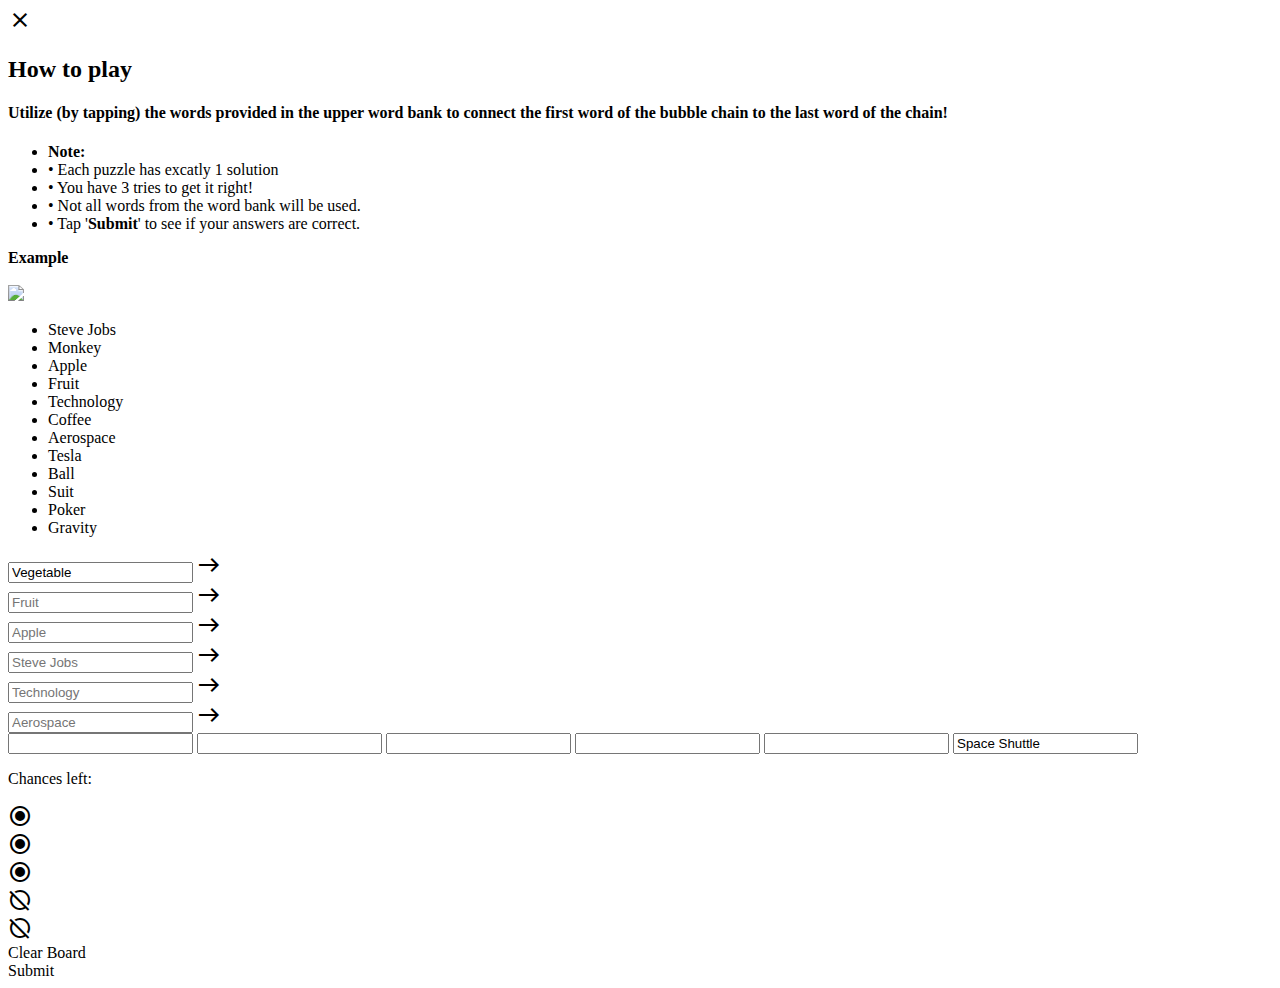
==== game.html @ 542c7e08 "Create game.html" ====
<!doctype html>

<html>
    <head>
        <meta charset="utf-8">
        <meta name="viewport" content="width=device-width, initial-scale=1.0">
        <title>WordSnap 🫰</title>        
        <link rel="stylesheet" href="https://cdnjs.cloudflare.com/ajax/libs/animate.css/4.1.1/animate.min.css"/>
        <!-- Custom Fonts -->
        <link rel="stylesheet" href="https://fonts.googleapis.com/css2?family=Material+Symbols+Outlined:opsz,wght,FILL,GRAD@20..48,100..700,0..1,-50..200" />
        <link rel="preconnect" href="https://fonts.googleapis.com">
        <link rel="preconnect" href="https://fonts.gstatic.com" crossorigin>
        <link href="https://fonts.googleapis.com/css2?family=League+Spartan:wght@100..900&family=Poppins:ital,wght@0,100;0,200;0,300;0,400;0,500;0,600;0,700;0,800;0,900;1,100;1,200;1,300;1,400;1,500;1,600;1,700;1,800;1,900&display=swap" rel="stylesheet">        
        <link rel="stylesheet" href="styles.css">

    </head>

    <body>

        <div id="play-modal">
            <div id="how-to-play" class="animate__animated animate__bounceIn">
                <span class="material-symbols-outlined" id="close">close</span>
                <h2>How to play</h2>
                <!--<h4>Using the words from the word bank on the top, try to link the first word in the bubble chain below to the last word in the chain. Link these two seemingly unrelated words or phrases throughout the entire chain of logical connections.</h4>-->
                <h4>Utilize (by tapping) the words provided in the upper word bank to connect the first word of the bubble chain to the last word of the chain!<!--<br><br>Challenge yourself to forge a chain of logical connections, linking these seemingly unrelated words from start to finish.--></h4>
                <ul>
                    <li><strong>Note:</strong></li>                                      
                    <li>• Each puzzle has excatly 1 solution</li>
                    <li>• You have 3 tries to get it right!</li>
                    <li>• Not all words from the word bank will be used.</li>  
                    <li>• Tap '<strong>Submit</strong>' to see if your answers are correct.</li>
                </ul>
                <strong>Example</strong><br><br>
                <img src="img/example.png" width="100%" height="auto"/>
            </div>
            <div id="content-overlay"></div>
        </div>

         <div id="word-bank" class="animate__animated animate__fadeInDown">
                <ul>
                    <li class="word-choice">Steve Jobs</li>
                    <li class="word-choice">Monkey</li>
                    <li class="word-choice">Apple</li>
                    <li class="word-choice">Fruit</li>
                    <li class="word-choice">Technology</li>
                    <li class="word-choice">Coffee</li>
                    <li class="word-choice">Aerospace</li>
                    <li class="word-choice">Tesla</li>
                    <li class="word-choice">Ball</li>
                    <li class="word-choice">Suit</li>
                    <li class="word-choice">Poker</li>
                    <li class="word-choice">Gravity</li>
                </ul>
            </div>

        <div id="game-container" class="animate__animated animate__fadeInUp">  
            <div id="left-chain">
                <div class="left-column">
                    <input type="text" id="input-start" class="input left start poppins-bold" name="input-start" placeholder="Vegetable" value="Vegetable">
                    <span class="material-symbols-outlined">east</span>
                </div>
                <div class="left-column">
                    <input type="text" id="correct-answer1" class="input left clear poppins-bold" name="input-blank" placeholder="Fruit">
                    <span class="material-symbols-outlined">east</span>
                </div>
                <div class="left-column">
                    <input type="text" id="correct-answer2" class="input left clear poppins-bold" name="input-blank" placeholder="Apple">
                    <span class="material-symbols-outlined">east</span>
                </div>
                <div class="left-column">
                    <input type="text" id="correct-answer3" class="input left clear poppins-bold" name="input-blank" placeholder="Steve Jobs">
                    <span class="material-symbols-outlined">east</span>
                </div>
                <div class="left-column">
                    <input type="text" id="correct-answer4" class="input left clear poppins-bold" name="input-blank" placeholder="Technology">
                    <span class="material-symbols-outlined">east</span>
                </div>
                <div class="left-column">
                    <input type="text" id="correct-answer5" class="input left clear poppins-bold" name="input-blank" placeholder="Aerospace">
                    <span class="material-symbols-outlined">east</span>
                </div>
            </div>
            <div id="right-chain">                
                <input type="text" id="player-answer1" class="input right clear poppins-bold" name="input-blank">
                <input type="text" id="player-answer2" class="input right clear poppins-bold" name="input-blank">
                <input type="text" id="player-answer3" class="input right clear poppins-bold" name="input-blank">
                <input type="text" id="player-answer4" class="input right clear poppins-bold" name="input-blank">
                <input type="text" id="player-answer5" class="input right clear poppins-bold" name="input-blank">
                <input type="text" id="input-end" class="input end poppins-bold" name="input-end" value="Space Shuttle">
            </div>
        </div>

        <div id="chances">
            <p>Chances left: </p>
            <div id="try1"><span class="material-symbols-outlined">radio_button_checked</span></div>
            <div id="try2"><span class="material-symbols-outlined">radio_button_checked</span></div>
            <div id="try3"><span class="material-symbols-outlined">radio_button_checked</span></div>
            <div id="die1"><span class="material-symbols-outlined">hide_source</span></div>
            <div id="die2"><span class="material-symbols-outlined">hide_source</span></div>
        </div>

        <div id="buttons">
            <div id="retry-btn" class="btn animate__animated animate__fadeIn">Clear Board</div>
            <div id="submit-btn" class="btn animate__animated animate__fadeIn">Submit</div>            
        </div>

        <script src="scripts.js"></script>        
    </body>

</html>
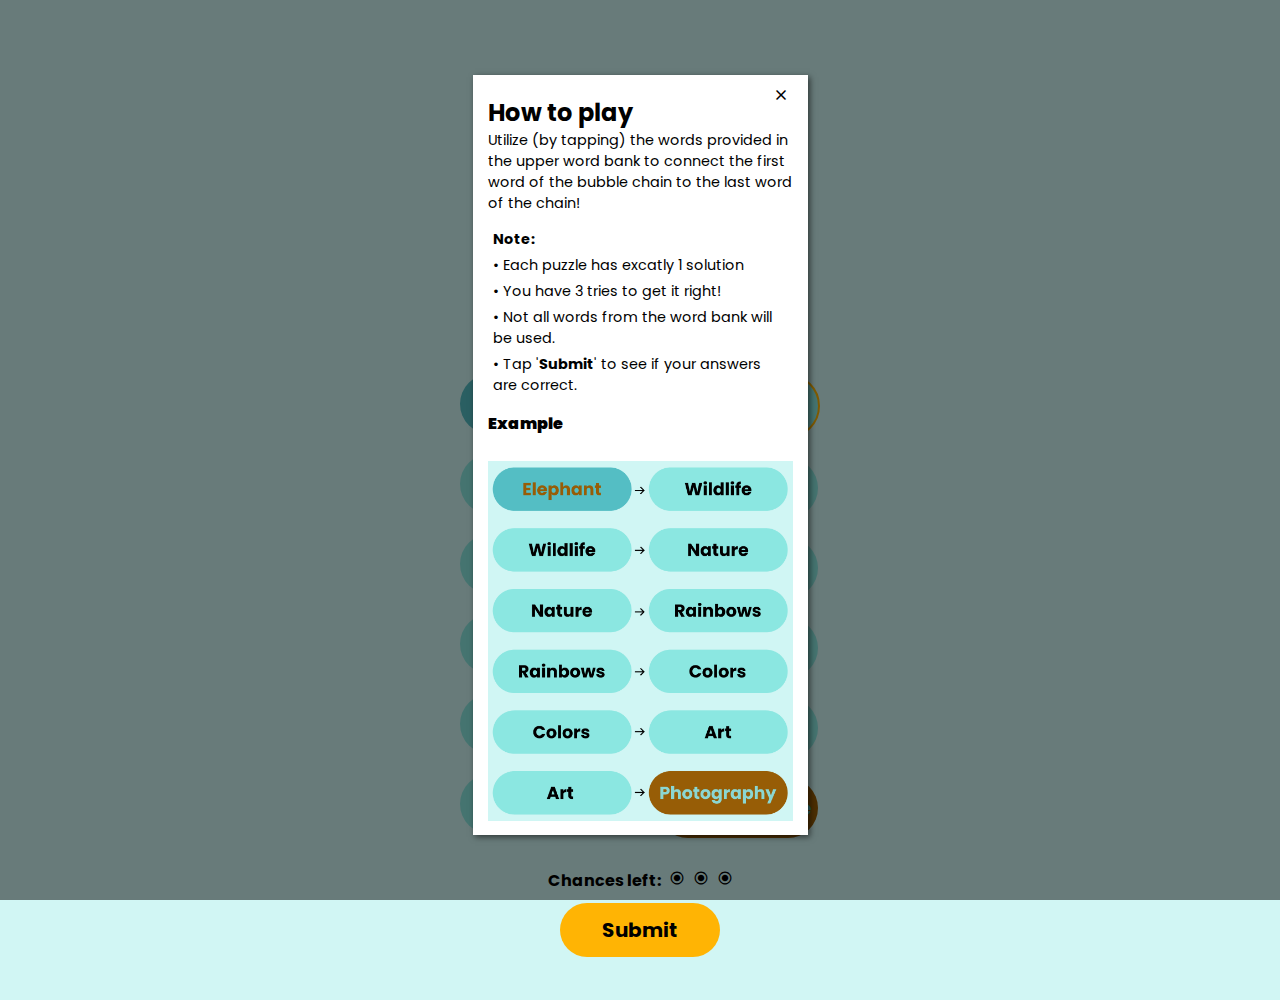
==== commit 8d188934: "Update game.html" ====
--- a/game.html
+++ b/game.html
@@ -100,7 +100,7 @@
         </div>
 
         <div id="buttons">
-            <div id="retry-btn" class="btn animate__animated animate__fadeIn">Clear Board</div>
+            <!-- <div id="retry-btn" class="btn animate__animated animate__fadeIn">Clear Board</div> -->
             <div id="submit-btn" class="btn animate__animated animate__fadeIn">Submit</div>            
         </div>
 
--- a/styles.css
+++ b/styles.css
@@ -0,0 +1,294 @@
+* {
+    margin: 0;
+    padding: 0;
+}
+
+body {
+  font-size: 16px;
+  background: #D1F6F4;
+  display: flex;
+  flex-direction: column;
+  align-items: center;
+  justify-content: center;
+  height: 100vh;
+  padding-top: 100px;
+}
+
+.league-spartan-light {
+  font-family: "League Spartan", sans-serif;
+  font-optical-sizing: auto;
+  font-weight: 300;
+  font-style: normal;
+}
+
+.league-spartan-black {
+  font-family: "League Spartan", sans-serif;
+  font-optical-sizing: auto;
+  font-weight: 900;
+  font-style: normal;
+}
+
+.poppins-bold, 
+ul, 
+#submit-btn,
+#retry-btn,
+#chances,
+#how-to-play {
+  font-family: "Poppins", sans-serif;
+  font-weight: 700;
+  font-style: normal;
+  text-align: center;
+}
+
+#how-to-play h4 {
+  font-weight: 400;
+  font-size: .9rem;
+}
+
+a {
+  text-decoration: none;
+}
+
+#home-container {
+  text-align: center;
+  display: flex;
+  flex-direction: column;
+  align-items: center;
+  height: 100svh;
+  width: 290px;
+  max-width: 400px;
+  margin: 0 auto;
+}
+
+#logo {
+  width:85px;
+  height: 85px;
+  background: url('img/logo.png') center center no-repeat;
+  background-size: cover;
+  margin-bottom: 16px;
+} 
+
+#title {
+  font-size: 3.25rem;
+}
+
+#sub-title, #date {
+  font-size: 1.25rem;
+}
+
+.btn {
+  width: 125px;
+  height: 35px;
+  border-radius: 50px;
+  color: #fff;
+  padding-top: 10px;
+}
+
+.btn:hover {
+  cursor: pointer;
+  opacity: 0.8;
+}
+
+#play-btn {
+  background: #000;
+  font-size: 1.5rem;
+  margin: 18px auto;
+}
+
+#editor {
+  font-size: .85rem;
+}
+
+footer {
+  position: absolute;
+  bottom: 5%;
+}
+
+#play-modal:hover {
+  cursor: pointer;
+}
+
+#close {
+  position: absolute;
+  top: 10px;
+  right: 5%;
+  font-size: 1.25rem;
+}
+
+#how-to-play{
+  padding: 20px 15px;
+  text-align: left;
+  height: 80dvh;
+  overflow-y: scroll;
+  width: 305px;
+  max-width: 400px;
+  background: #fff;
+  position: fixed;
+  top: 10px;
+  left: 0;
+  right: 0;
+  bottom: 0;
+  margin: auto;
+  z-index: 99999;
+  box-shadow: 2px 2px 6px rgba(0, 0, 0, 0.55);
+}
+
+#how-to-play li {
+  text-align: left;
+  font-weight: 400;
+  font-size: .9rem;
+}
+
+#how-to-play ul {
+  margin: 10px auto;
+}
+
+/* #example-img {
+  background: url('img/example.png') center center no-repeat;
+  background-size: contain;
+  width: 100%;
+  height: 100%;
+} */
+
+#content-overlay {
+  position: fixed;
+  top: 0;
+  left: 0;
+  width: 100%;
+  height: 100%;
+  z-index: 1000;
+  background-color: rgba(0, 0, 0, 0.5);
+}
+
+#game-container{
+  text-align: center;
+  display: flex;
+  justify-content: center;
+  height: auto;
+  width: 290px;
+  max-width: 400px;
+  margin: 20px auto;
+}
+
+#word-bank {
+  text-align: center;
+  display: flex;
+  justify-content: center;
+  align-items: center;
+  width: 305px;
+  max-width: 400px;
+  margin: 15px auto;
+}
+
+ul {
+  display: inline-block;
+
+}
+
+li {
+  list-style: none;
+  margin: 5px;
+}
+
+.material-symbols-outlined {
+  font-size: 1rem;
+  color: #000;  
+}
+
+
+input:focus {
+  outline: none;
+  caret-color: transparent;
+}
+
+.left::placeholder {
+    color: transparent;
+}
+
+.word-choice {
+  background: #fff;
+  padding: 5px 10px;
+  border-radius: 10px;
+  display: inline-block;
+  width: auto;
+}
+
+.word-choice:hover {
+  cursor: pointer;
+  opacity: .8;
+  font-size: 1.05rem;
+  transition: 200ms ease-in-out;
+}
+
+.left-column {
+  display: flex;
+  align-items: center;
+}
+
+.input {
+  width: 160px;
+  height: 60px;
+  background: #8BE8E1;
+  margin: 10px;
+  border: 0px;
+  border-radius: 50px;
+  text-align: center;
+  font-size: 1.25rem;
+  user-select: none;
+  cursor: default;
+}
+
+.border, #player-answer1 {
+    border: 2px solid #ffb404; 
+}
+
+#input-start {
+  background: #54BEC4;
+  color: #975D06;
+}
+
+#input-end {
+  background: #975D06;
+  color:  #54BEC4;
+}
+
+#chances {
+  display: flex;
+  gap: .5rem;
+}
+
+#die1, #die2 {
+  display: none;
+}
+
+#buttons {
+  display: flex;
+  gap: 1rem;
+}
+
+#submit-btn {
+  background: #ffb404;
+  color: #000;
+  width: 160px;
+  height: 42px;
+  margin: 10px auto;
+  padding-top: 12px;
+  font-size: 1.25rem;
+}
+
+#retry-btn {
+  background: #c88af3;
+  color: #000;
+  width: 160px;
+  height: 42px;
+  margin: 10px auto;
+  padding-top: 12px;
+  font-size: 1.25rem;
+}
+
+@media screen and (max-width: 375px) {
+  .input {
+    width: 140px;
+    font-size: 1.15rem;
+  }
+}
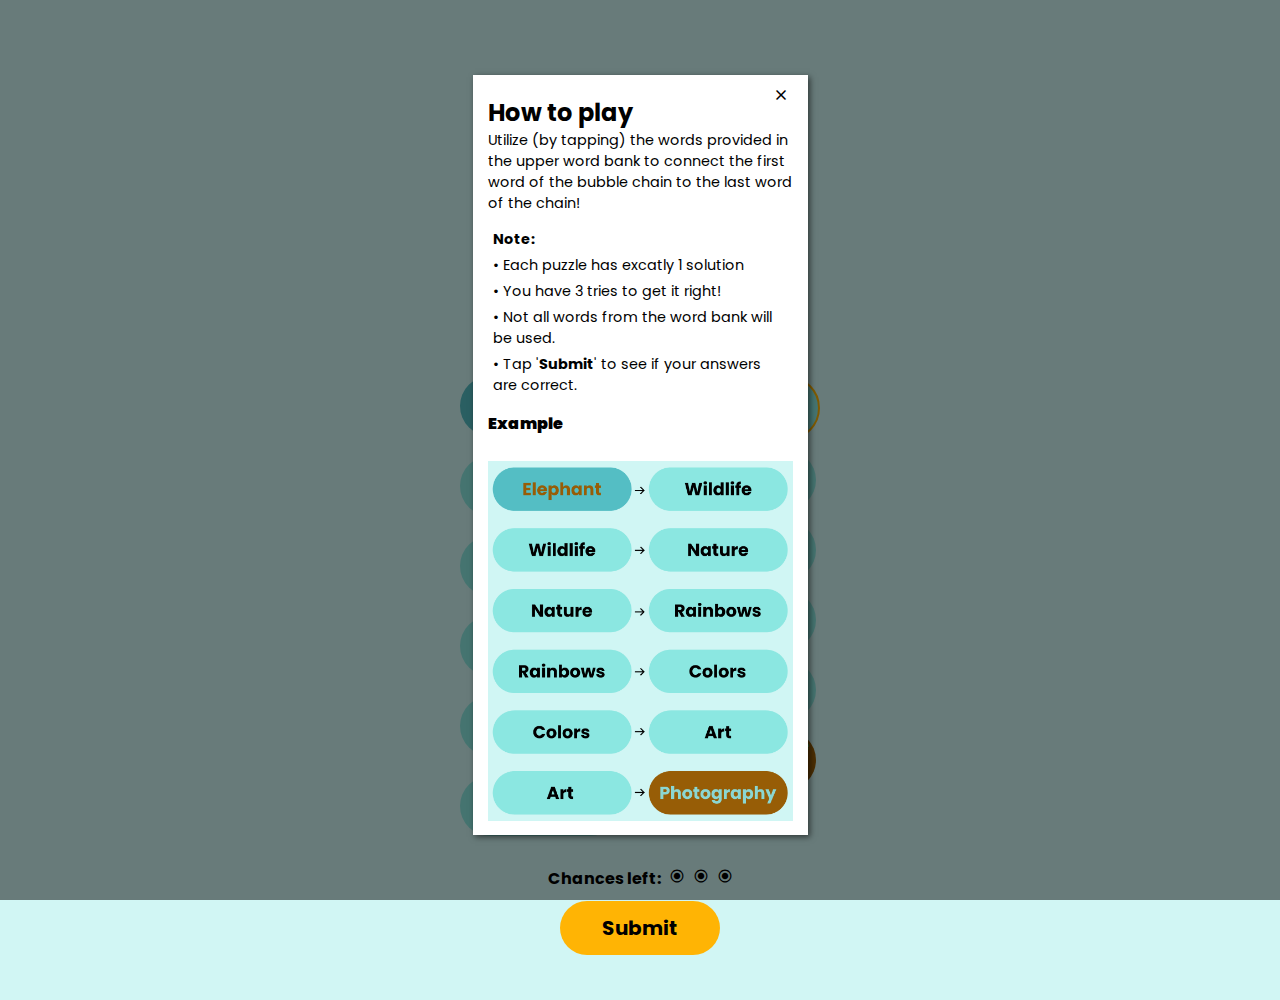
==== commit c0d985b2: "Update game.html" ====
--- a/game.html
+++ b/game.html
@@ -1,4 +1,4 @@
- <!doctype html>
+  <!doctype html>
 
 <html>
     <head>
@@ -54,39 +54,39 @@
             </div>
 
         <div id="game-container" class="animate__animated animate__fadeInUp">  
-            <div id="left-chain">
+            <div id="correct-answers">
                 <div class="left-column">
-                    <input type="text" id="input-start" class="input left start poppins-bold" name="input-start" placeholder="Vegetable" value="Vegetable">
+                    <div id="input-start" class="input left start poppins-bold" name="input-start"><p>Vegetable</p></div>
                     <span class="material-symbols-outlined">east</span>
                 </div>
                 <div class="left-column">
-                    <input type="text" id="correct-answer1" class="input left clear poppins-bold" name="input-blank" placeholder="Fruit">
+                    <div data-answer="Fruit" id="correct-answer1" class="correct-answer input left clear poppins-bold" name="input-blank"></div>
                     <span class="material-symbols-outlined">east</span>
                 </div>
                 <div class="left-column">
-                    <input type="text" id="correct-answer2" class="input left clear poppins-bold" name="input-blank" placeholder="Apple">
+                    <div data-answer="Apple" id="correct-answer2" class="correct-answer input left clear poppins-bold" name="input-blank"></div>
                     <span class="material-symbols-outlined">east</span>
                 </div>
                 <div class="left-column">
-                    <input type="text" id="correct-answer3" class="input left clear poppins-bold" name="input-blank" placeholder="Steve Jobs">
+                    <div data-answer="Steve Jobs" id="correct-answer3" class="correct-answer input left clear poppins-bold" name="input-blank"></div>
                     <span class="material-symbols-outlined">east</span>
                 </div>
                 <div class="left-column">
-                    <input type="text" id="correct-answer4" class="input left clear poppins-bold" name="input-blank" placeholder="Technology">
+                    <div data-answer="Technology" id="correct-answer4" class="correct-answer input left clear poppins-bold" name="input-blank"></div>
                     <span class="material-symbols-outlined">east</span>
                 </div>
                 <div class="left-column">
-                    <input type="text" id="correct-answer5" class="input left clear poppins-bold" name="input-blank" placeholder="Aerospace">
+                    <div data-answer="Aerospace" id="correct-answer5" class="correct-answer input left clear poppins-bold" name="input-blank"></div>
                     <span class="material-symbols-outlined">east</span>
                 </div>
             </div>
-            <div id="right-chain">                
-                <input type="text" id="player-answer1" class="input right clear poppins-bold" name="input-blank">
-                <input type="text" id="player-answer2" class="input right clear poppins-bold" name="input-blank">
-                <input type="text" id="player-answer3" class="input right clear poppins-bold" name="input-blank">
-                <input type="text" id="player-answer4" class="input right clear poppins-bold" name="input-blank">
-                <input type="text" id="player-answer5" class="input right clear poppins-bold" name="input-blank">
-                <input type="text" id="input-end" class="input end poppins-bold" name="input-end" value="Space Shuttle">
+            <div class="player-answers">                
+                <div id="player-answer1" class="player-answer input right clear poppins-bold"></div>
+                <div id="player-answer2" class="player-answer input right clear poppins-bold"></div>
+                <div id="player-answer3" class="player-answer input right clear poppins-bold"></div>
+                <div id="player-answer4" class="player-answer input right clear poppins-bold"></div>
+                <div id="player-answer5" class="player-answer input right clear poppins-bold"></div>
+                <div id="input-end" class="input end poppins-bold">Space Shuttle</div>
             </div>
         </div>
 
@@ -100,7 +100,6 @@
         </div>
 
         <div id="buttons">
-            <!-- <div id="retry-btn" class="btn animate__animated animate__fadeIn">Clear Board</div> -->
             <div id="submit-btn" class="btn animate__animated animate__fadeIn">Submit</div>            
         </div>
 
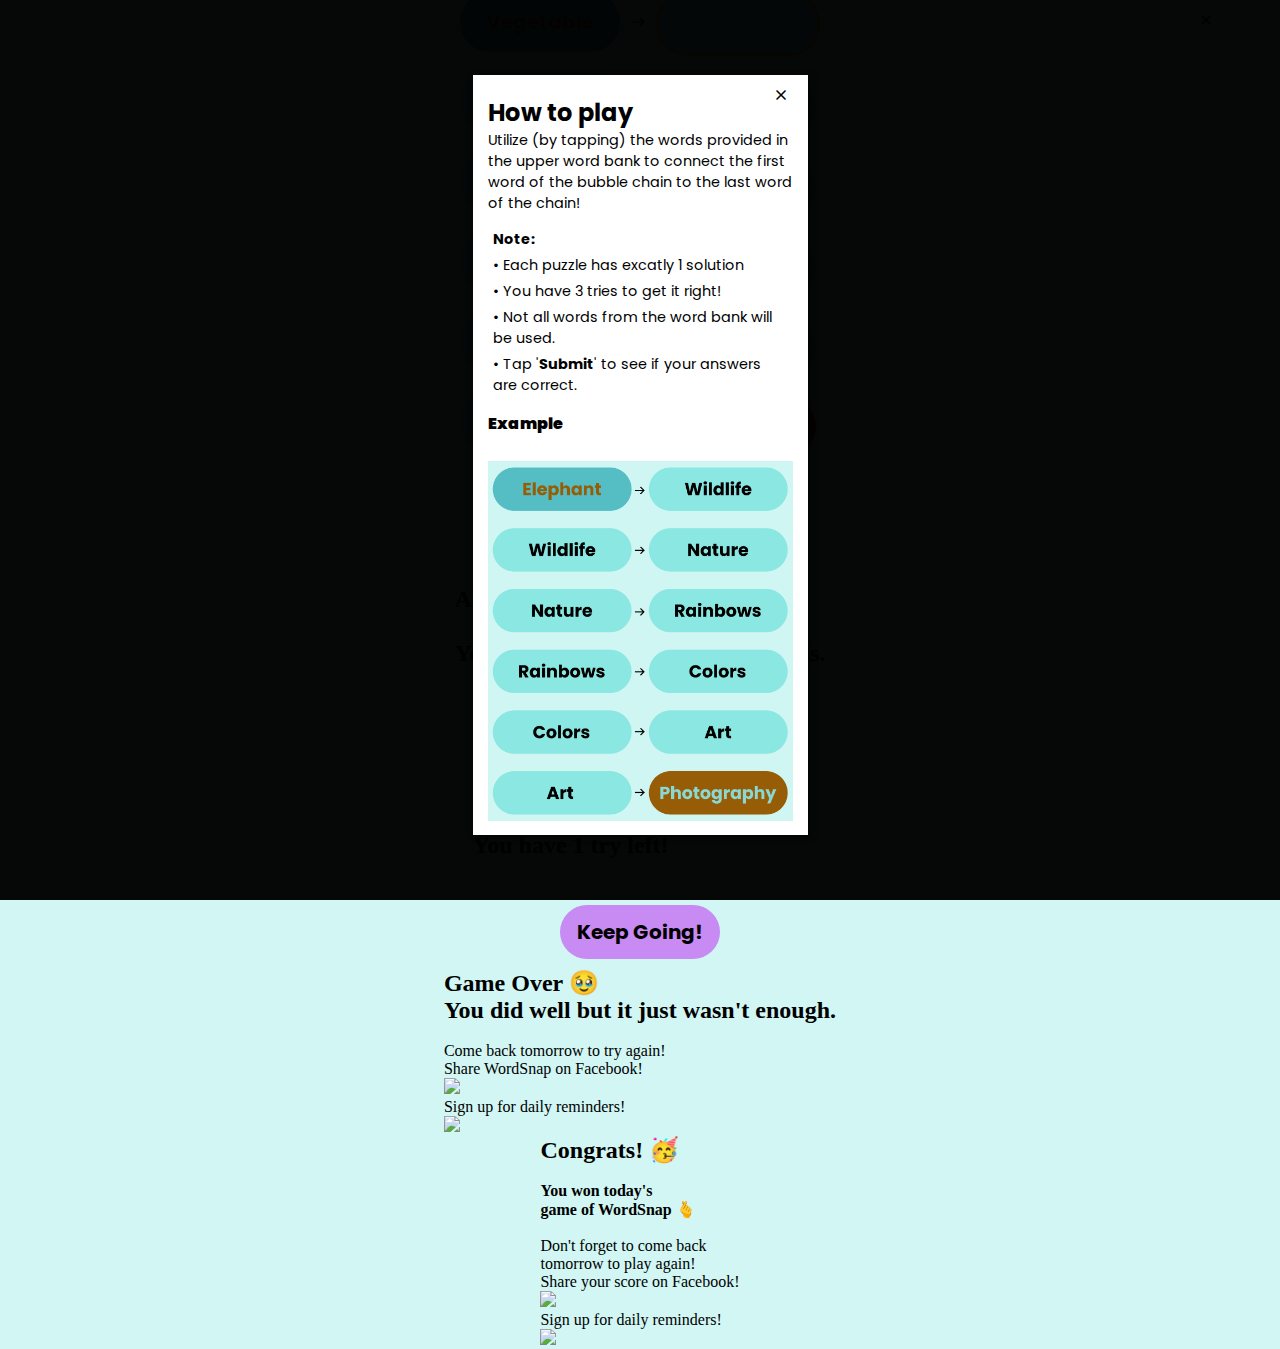
==== commit 9cdfb561: "Update game.html" ====
--- a/game.html
+++ b/game.html
@@ -33,7 +33,7 @@
                 <strong>Example</strong><br><br>
                 <img src="img/example.png" width="100%" height="auto"/>
             </div>
-            <div id="content-overlay"></div>
+            <div id="content-overlay" class="overlay"></div>
         </div>
 
          <div id="word-bank" class="animate__animated animate__fadeInDown">
@@ -103,7 +103,81 @@
             <div id="submit-btn" class="btn animate__animated animate__fadeIn">Submit</div>            
         </div>
 
-        <script src="scripts.js"></script>        
+       <!-- <a href="update-values.html">Update Values Here</a> -->
+
+        <div id="almost-modal">
+            <div id="almost" class="animate__animated animate__bounceIn">
+                <h2>Almost! 🤔<br><br>You still have a few incorrect words.</h2><br><br>
+                <div id="retry-btn" class="btn">Keep Going!</div>               
+            </div>
+            <div id="content-overlay" class="overlay"></div>
+        </div>
+
+        <div id="onetry-modal">
+            <div id="one-try" class="animate__animated animate__bounceIn">
+                <h2>Getting closer but not quite... 😯<br><br>You have 1 try left!</h2><br><br>
+                <div id="retry-btn" class="btn">Keep Going!</div>               
+            </div>
+            <div id="content-overlay" class="overlay"></div>
+        </div>
+
+        <div id="gameover-modal">
+            <div id="game-over" class="animate__animated animate__bounceIn">
+                <h2>Game Over 🥹<br>You did well but it just wasn't enough.</h2><br>
+                <p>Come back tomorrow to try again!</p>
+                <div id="win-social">
+                    <div>
+                        <p>Share WordSnap on Facebook!</p>
+                        <img src="img/Facebook.png" width="70px" height="auto"/>
+                    </div>
+                    <div>
+                        <p>Sign up for daily reminders!</p>
+                        <img src="img/Mail.png" width="70px" height="auto"/>
+                    </div>
+                </div>
+            </div>
+            <div id="content-overlay" class="overlay"></div>
+        </div>
+
+
+
+       <div id="win-modal">
+            <div id="you-win" class="animate__animated animate__bounceIn">
+                <span class="material-symbols-outlined" id="close">close</span>
+                <h2>Congrats! 🥳</h2><br>
+                <h4>You won today's<br>game of WordSnap 🫰</h4><br>
+                <p>Don't forget to come back<br>tomorrow to play again!</p>
+                <div id="win-social">
+                    <div>
+                        <p>Share your score on Facebook!</p>
+                        <img src="img/Facebook.png" width="70px" height="auto"/>
+                    </div>
+                    <div>
+                        <p>Sign up for daily reminders!</p>
+                        <img src="img/Mail.png" width="70px" height="auto"/>
+                    </div>
+                </div>
+            </div>
+            <div id="content-overlay" class="overlay"></div>
+       </div>
+
+        <script src="scripts.js"></script> 
+
+        <script>
+            // Retrieve values from localStorage
+            var input1Value = localStorage.getItem("input1Value");
+            var input2Value = localStorage.getItem("input2Value");
+            var input3Value = localStorage.getItem("input3Value");
+            var input4Value = localStorage.getItem("input4Value");
+            var input5Value = localStorage.getItem("input5Value");
+
+            // Update data-answer attributes
+            //document.getElementById("correct-answer1").setAttribute("data-answer", input1Value);
+            //document.getElementById("correct-answer2").setAttribute("data-answer", input2Value);
+            //document.getElementById("correct-answer3").setAttribute("data-answer", input3Value);
+            //document.getElementById("correct-answer4").setAttribute("data-answer", input4Value);
+            //document.getElementById("correct-answer5").setAttribute("data-answer", input5Value);
+        </script>       
     </body>
 
 </html>
--- a/styles.css
+++ b/styles.css
@@ -1,4 +1,4 @@
-* {
+ * {
     margin: 0;
     padding: 0;
 }
@@ -115,7 +115,7 @@
   font-size: 1.25rem;
 }
 
-#how-to-play{
+#how-to-play {
   padding: 20px 15px;
   text-align: left;
   height: 80dvh;
@@ -143,13 +143,6 @@
   margin: 10px auto;
 }
 
-/* #example-img {
-  background: url('img/example.png') center center no-repeat;
-  background-size: contain;
-  width: 100%;
-  height: 100%;
-} */
-
 #content-overlay {
   position: fixed;
   top: 0;
@@ -215,19 +208,23 @@
 
 .word-choice:hover {
   cursor: pointer;
-  opacity: .8;
-  font-size: 1.05rem;
-  transition: 200ms ease-in-out;
+  opacity: .8;  
+  background: #ffb404;
 }
 
 .left-column {
   display: flex;
   align-items: center;
+}
+
+.player-answers {
+    display: flex;
+    flex-direction: column;
 }
 
 .input {
   width: 160px;
-  height: 60px;
+  height: 35px;
   background: #8BE8E1;
   margin: 10px;
   border: 0px;
@@ -236,6 +233,7 @@
   font-size: 1.25rem;
   user-select: none;
   cursor: default;
+  padding: 15px 0px 10px 0px;
 }
 
 .border, #player-answer1 {
@@ -276,6 +274,11 @@
   font-size: 1.25rem;
 }
 
+.glow {
+  box-shadow: 0px 0px 5px rgba(255,180,4);
+  border: 2px solid #c28800;
+}
+
 #retry-btn {
   background: #c88af3;
   color: #000;
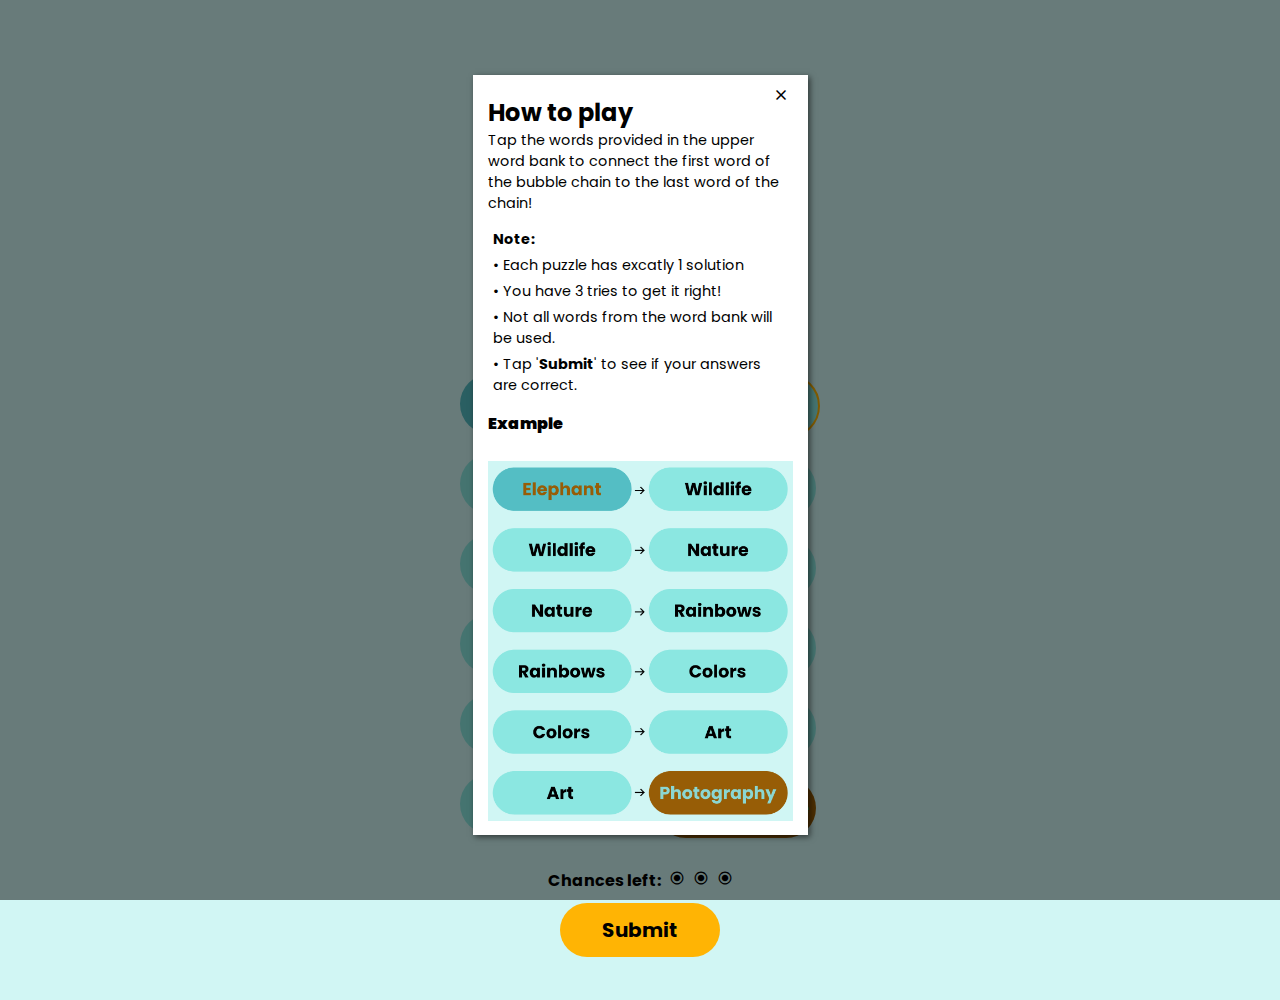
==== commit bb284fcc: "Update game.html" ====
--- a/game.html
+++ b/game.html
@@ -22,7 +22,7 @@
                 <span class="material-symbols-outlined" id="close">close</span>
                 <h2>How to play</h2>
                 <!--<h4>Using the words from the word bank on the top, try to link the first word in the bubble chain below to the last word in the chain. Link these two seemingly unrelated words or phrases throughout the entire chain of logical connections.</h4>-->
-                <h4>Utilize (by tapping) the words provided in the upper word bank to connect the first word of the bubble chain to the last word of the chain!<!--<br><br>Challenge yourself to forge a chain of logical connections, linking these seemingly unrelated words from start to finish.--></h4>
+                <h4>Tap the words provided in the upper word bank to connect the first word of the bubble chain to the last word of the chain!<!--<br><br>Challenge yourself to forge a chain of logical connections, linking these seemingly unrelated words from start to finish.--></h4>
                 <ul>
                     <li><strong>Note:</strong></li>                                      
                     <li>• Each puzzle has excatly 1 solution</li>
--- a/styles.css
+++ b/styles.css
@@ -33,7 +33,11 @@
 #submit-btn,
 #retry-btn,
 #chances,
-#how-to-play {
+#how-to-play,
+#win-modal,
+#almost-modal,
+#onetry-modal,
+#gameover-modal {
   font-family: "Poppins", sans-serif;
   font-weight: 700;
   font-style: normal;
@@ -54,10 +58,11 @@
   display: flex;
   flex-direction: column;
   align-items: center;
+  justify-content: center;
   height: 100svh;
   width: 290px;
   max-width: 400px;
-  margin: 0 auto;
+  margin: -100px auto 0 auto;
 }
 
 #logo {
@@ -104,7 +109,10 @@
   bottom: 5%;
 }
 
-#play-modal:hover {
+#play-modal:hover,
+#win-modal:hover,
+#almost-modal:hover,
+#gameover-modal:hover {
   cursor: pointer;
 }
 
@@ -115,11 +123,9 @@
   font-size: 1.25rem;
 }
 
-#how-to-play {
+#you-win, #almost, #one-try, #game-over {
   padding: 20px 15px;
-  text-align: left;
-  height: 80dvh;
-  overflow-y: scroll;
+  height: 305px;
   width: 305px;
   max-width: 400px;
   background: #fff;
@@ -133,6 +139,35 @@
   box-shadow: 2px 2px 6px rgba(0, 0, 0, 0.55);
 }
 
+#win-modal, #almost-modal, #onetry-modal, #gameover-modal {
+  display: none;
+}
+
+#win-social {
+  display: flex;
+  font-size: .8rem;
+  font-weight: 400;
+  margin: 20px auto;
+}
+
+#how-to-play {
+  padding: 20px 15px;
+  text-align: left;
+  height: 80dvh;
+  overflow-y: scroll;
+  width: 305px;
+  max-width: 400px;
+  background: #fff;
+  position: fixed;
+  top: 10px;
+  left: 0;
+  right: 0;
+  bottom: 0;
+  margin: auto;
+  z-index: 99999;
+  box-shadow: 2px 2px 6px rgba(0, 0, 0, 0.55);
+}
+
 #how-to-play li {
   text-align: left;
   font-weight: 400;
@@ -143,7 +178,7 @@
   margin: 10px auto;
 }
 
-#content-overlay {
+.overlay {
   position: fixed;
   top: 0;
   left: 0;
@@ -189,10 +224,10 @@
 }
 
 
-input:focus {
+/* input:focus {
   outline: none;
   caret-color: transparent;
-}
+} */
 
 .left::placeholder {
     color: transparent;
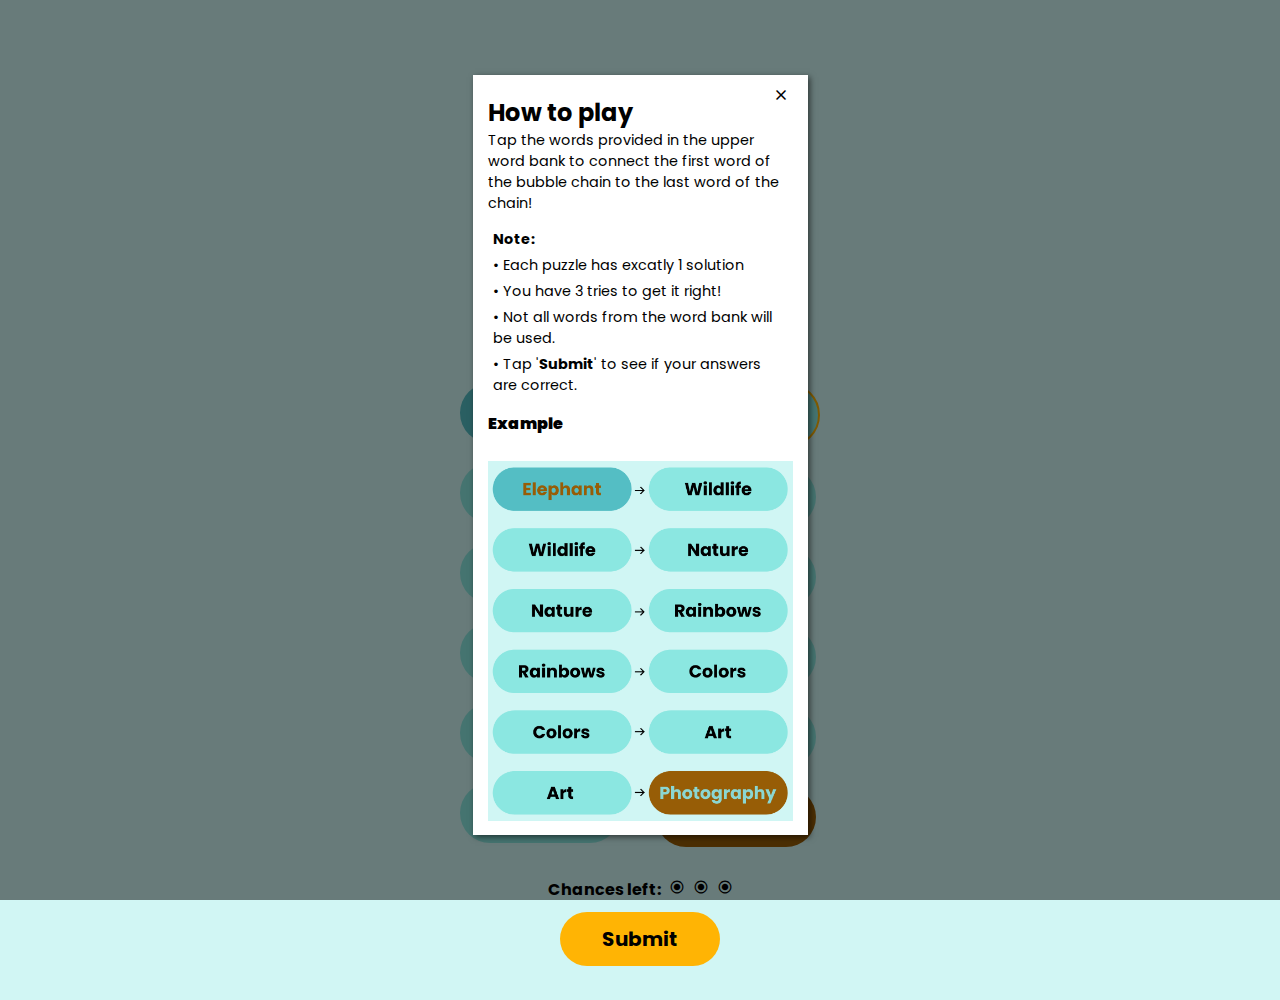
==== commit c74dbbef: "Update game.html" ====
--- a/game.html
+++ b/game.html
@@ -36,47 +36,49 @@
             <div id="content-overlay" class="overlay"></div>
         </div>
 
+    <p id="timer" class="animate__animated animate__bounceInUp">00:00:00</p>
+
          <div id="word-bank" class="animate__animated animate__fadeInDown">
                 <ul>
-                    <li class="word-choice">Steve Jobs</li>
-                    <li class="word-choice">Monkey</li>
-                    <li class="word-choice">Apple</li>
-                    <li class="word-choice">Fruit</li>
+                    <li class="word-choice">Sword</li>
+                    <li class="word-choice">Oven</li>
+                    <li class="word-choice">Europe</li>
+                    <li class="word-choice">Metal</li>
                     <li class="word-choice">Technology</li>
-                    <li class="word-choice">Coffee</li>
-                    <li class="word-choice">Aerospace</li>
-                    <li class="word-choice">Tesla</li>
-                    <li class="word-choice">Ball</li>
-                    <li class="word-choice">Suit</li>
-                    <li class="word-choice">Poker</li>
-                    <li class="word-choice">Gravity</li>
+                    <li class="word-choice">Taxi</li>
+                    <li class="word-choice">Knights</li>
+                    <li class="word-choice">Graffiti</li>
+                    <li class="word-choice">History</li>
+                    <li class="word-choice">Pizza</li>
+                    <li class="word-choice">Armor</li>
+                    <li class="word-choice">Moon</li>
                 </ul>
             </div>
 
         <div id="game-container" class="animate__animated animate__fadeInUp">  
             <div id="correct-answers">
                 <div class="left-column">
-                    <div id="input-start" class="input left start poppins-bold" name="input-start"><p>Vegetable</p></div>
+                    <div id="input-start" class="input left start poppins-bold" name="input-start"><p>Cavalry</p></div>
                     <span class="material-symbols-outlined">east</span>
                 </div>
                 <div class="left-column">
-                    <div data-answer="Fruit" id="correct-answer1" class="correct-answer input left clear poppins-bold" name="input-blank"></div>
+                    <div data-answer="Knights" id="correct-answer1" class="correct-answer input left clear poppins-bold" name="input-blank"></div>
                     <span class="material-symbols-outlined">east</span>
                 </div>
                 <div class="left-column">
-                    <div data-answer="Apple" id="correct-answer2" class="correct-answer input left clear poppins-bold" name="input-blank"></div>
+                    <div data-answer="Armor" id="correct-answer2" class="correct-answer input left clear poppins-bold" name="input-blank"></div>
                     <span class="material-symbols-outlined">east</span>
                 </div>
                 <div class="left-column">
-                    <div data-answer="Steve Jobs" id="correct-answer3" class="correct-answer input left clear poppins-bold" name="input-blank"></div>
+                    <div data-answer="Metal" id="correct-answer3" class="correct-answer input left clear poppins-bold" name="input-blank"></div>
                     <span class="material-symbols-outlined">east</span>
                 </div>
                 <div class="left-column">
-                    <div data-answer="Technology" id="correct-answer4" class="correct-answer input left clear poppins-bold" name="input-blank"></div>
+                    <div data-answer="Oven" id="correct-answer4" class="correct-answer input left clear poppins-bold" name="input-blank"></div>
                     <span class="material-symbols-outlined">east</span>
                 </div>
                 <div class="left-column">
-                    <div data-answer="Aerospace" id="correct-answer5" class="correct-answer input left clear poppins-bold" name="input-blank"></div>
+                    <div data-answer="Pizza" id="correct-answer5" class="correct-answer input left clear poppins-bold" name="input-blank"></div>
                     <span class="material-symbols-outlined">east</span>
                 </div>
             </div>
@@ -86,7 +88,7 @@
                 <div id="player-answer3" class="player-answer input right clear poppins-bold"></div>
                 <div id="player-answer4" class="player-answer input right clear poppins-bold"></div>
                 <div id="player-answer5" class="player-answer input right clear poppins-bold"></div>
-                <div id="input-end" class="input end poppins-bold">Space Shuttle</div>
+                <div id="input-end" class="input end poppins-bold">New York</div>
             </div>
         </div>
 
@@ -146,22 +148,24 @@
                 <span class="material-symbols-outlined" id="close">close</span>
                 <h2>Congrats! 🥳</h2><br>
                 <h4>You won today's<br>game of WordSnap 🫰</h4><br>
-                <p>Don't forget to come back<br>tomorrow to play again!</p>
+                <h4>Your time was <div id="stopped-time"></div></h4> 
+                <h4><em>Today's fastest time was <div id="fastest-time"></div></em></h4>  
                 <div id="win-social">
                     <div>
-                        <p>Share your score on Facebook!</p>
+                        <p>Share your<br>score!</p>
                         <img src="img/Facebook.png" width="70px" height="auto"/>
                     </div>
                     <div>
-                        <p>Sign up for daily reminders!</p>
+                        <p>Get daily<br>reminders!</p>
                         <img src="img/Mail.png" width="70px" height="auto"/>
                     </div>
                 </div>
+                <p style="color: #54BEC4;">Don't forget to come back<br>tomorrow to play again!</p>
             </div>
             <div id="content-overlay" class="overlay"></div>
        </div>
 
-        <script src="scripts.js"></script> 
+        <script src="scripts.js" type="module"></script> 
 
         <script>
             // Retrieve values from localStorage
